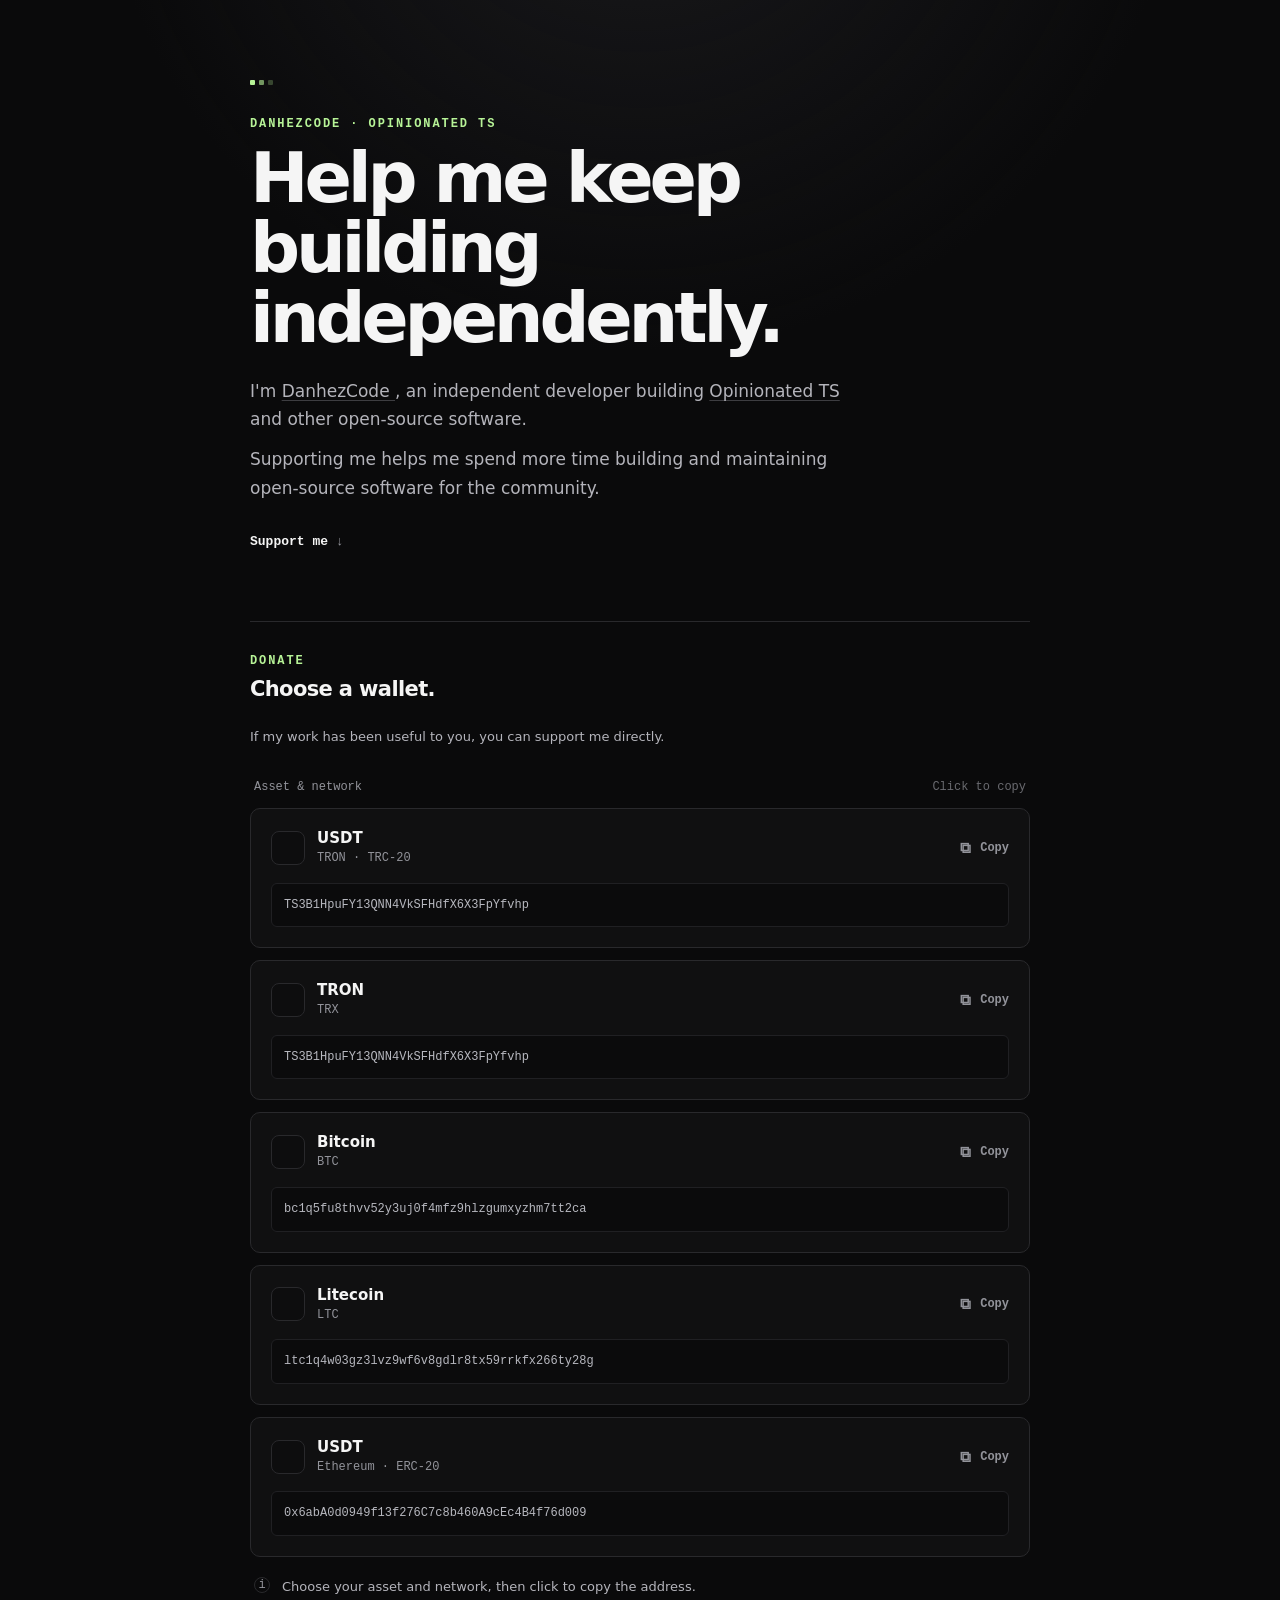
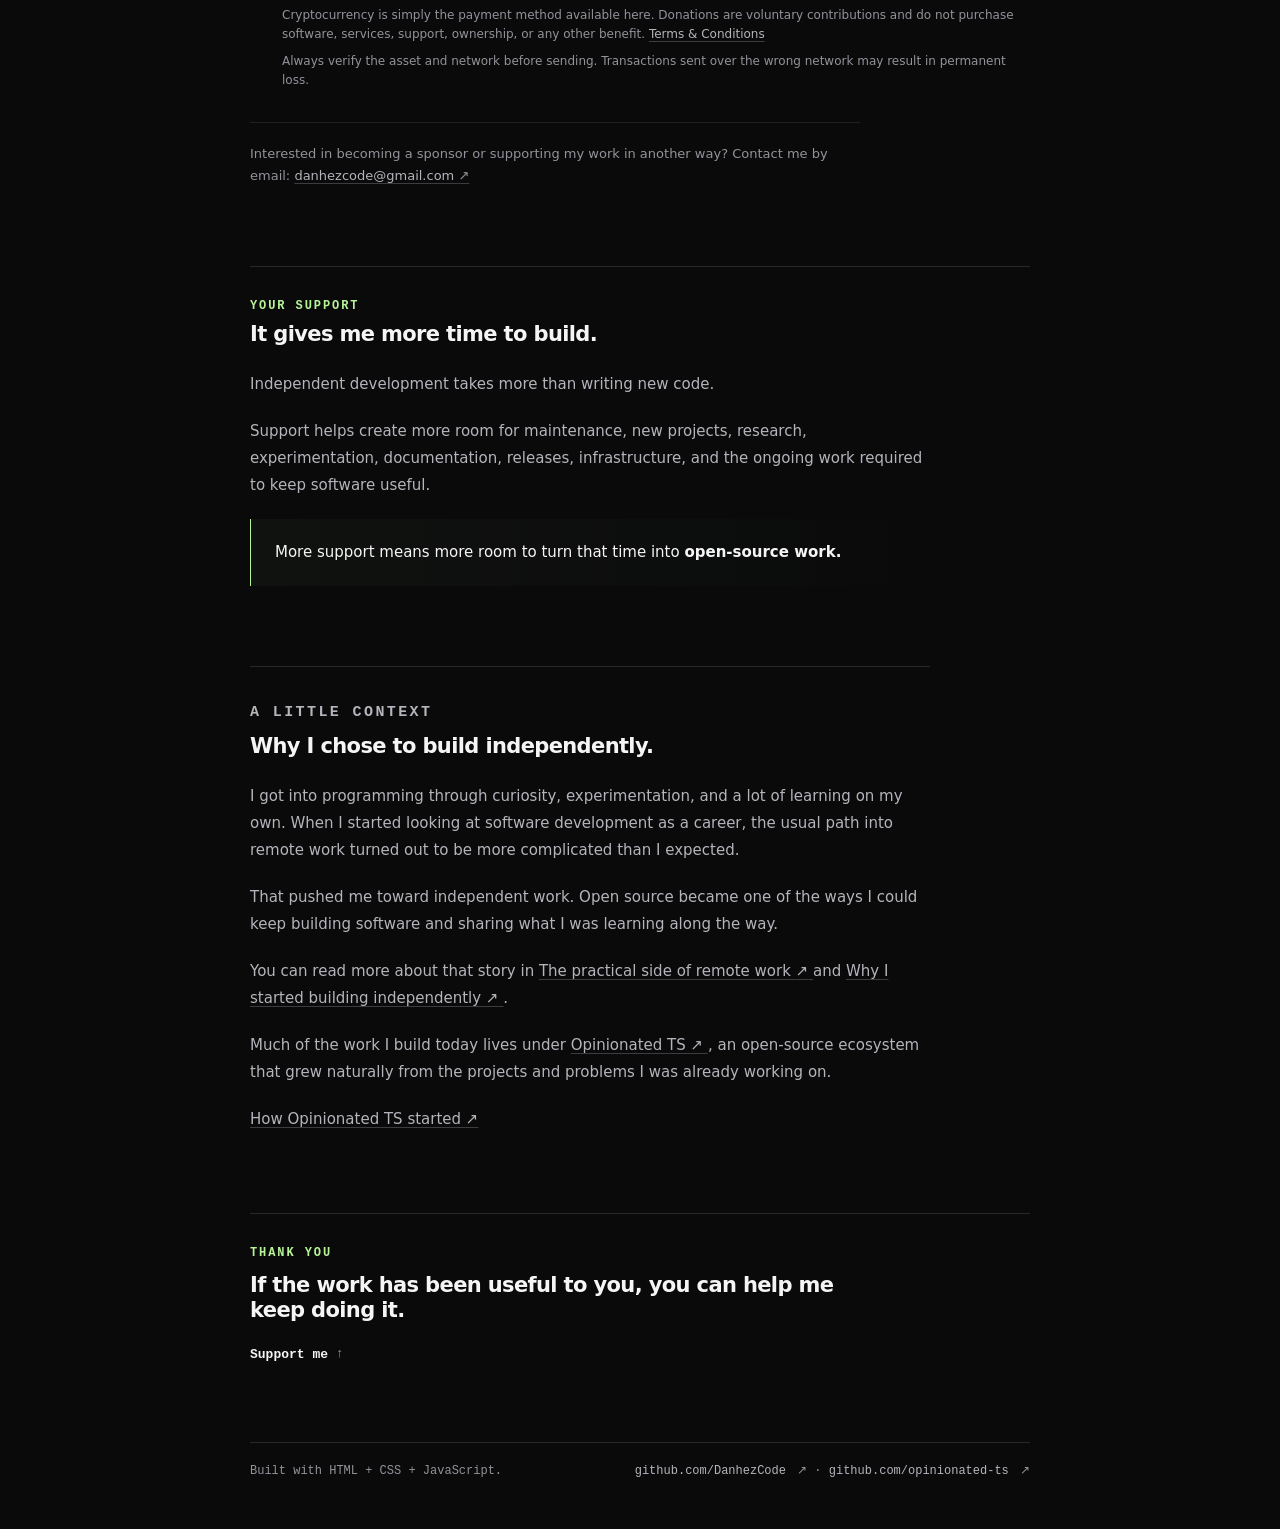
==== es/index.html @ 7ee1aae4 "feat(web): add English and Spanish translations with persistent language selection - add Spanish UI " ====
<!doctype html>

<html lang="es">

<head>
  <meta charset="utf-8" />
  <meta name="viewport" content="width=device-width, initial-scale=1" />

  <meta name="description"
    content="Apoya a DanhezCode y ayuda a sostener el desarrollo independiente de código abierto, incluido Opinionated TS." />

  <meta name="robots" content="index, follow" />
  <meta name="theme-color" content="#0a0a0b" />

  <meta property="og:type" content="website" />
  <meta property="og:title" content="Apoya a DanhezCode / Opinionated TS" />
  <meta property="og:description"
    content="Apoya a DanhezCode y ayuda a sostener el desarrollo independiente de código abierto, incluido Opinionated TS." />
  <meta property="og:url" content="https://danhezcode.github.io/donations/es/" />

  <link rel="icon" href="https://github.com/opinionated-ts.png" />

  <link rel="canonical" href="https://danhezcode.github.io/donations/es/" />
  <link rel="stylesheet" href="../style.css" />

  <title>Apoya a DanhezCode / Opinionated TS</title>
</head>

<body>
  <main class="page">

    <header class="hero">
      <div class="hero-mark" aria-hidden="true">
        <span></span>
        <span></span>
        <span></span>
      </div>

      <p class="eyebrow">
        <a class="identity-link" href="https://github.com/DanhezCode" target="_blank" rel="noopener noreferrer">
          DANHEZCODE
        </a>
        ·
        <a class="identity-link" href="https://github.com/opinionated-ts" target="_blank" rel="noopener noreferrer">
          OPINIONATED TS
        </a>
      </p>

      <div class="language-switcher" aria-label="Selector de idioma">
        <button class="lang-option" type="button" data-language-switch="en" aria-pressed="false">EN</button>
        <button class="lang-option active" type="button" data-language-switch="es" aria-pressed="true">ES</button>
      </div>

      <h1>Ayúdame a seguir construyendo de forma independiente.</h1>

      <p class="intro">
        Soy
        <a class="inline-link" href="https://github.com/DanhezCode" target="_blank" rel="noopener noreferrer">
          DanhezCode
        </a>,
        un desarrollador independiente creando
        <a class="inline-link" href="https://github.com/opinionated-ts" target="_blank" rel="noopener noreferrer">
          Opinionated TS
        </a>
        y otros proyectos de software libre.
      </p>

      <p class="intro">
        Tu apoyo me ayuda a dedicar más tiempo a construir y mantener software libre para la comunidad.
      </p>

      <a class="hero-action" href="#support-title">
        Apóyame
        <span aria-hidden="true">↓</span>
      </a>
    </header>

    <section class="support" aria-labelledby="support-title">
      <div class="section-heading">
        <p class="eyebrow">DONAR</p>

        <h2 id="support-title">Elige una billetera.</h2>
      </div>

      <div class="support-intro">
        <p>
          Si mi trabajo te ha sido útil, puedes apoyarme directamente.
        </p>
      </div>

      <div class="wallet-heading">
        <span>Activo y red</span>
        <span>Haz clic para copiar</span>
      </div>

      <div class="wallet-list">

        <button class="wallet" type="button" data-address="TS3B1HpuFY13QNN4VkSFHdfX6X3FpYfvhp"
          aria-label="Copiar dirección USDT TRC-20">
          <span class="wallet-header">
            <span class="wallet-asset">
              <span class="coin" aria-hidden="true">
                <img src="https://cdn.jsdelivr.net/gh/madenix/Crypto-logo-cdn@main/Logos/USDT.svg" alt="" />
              </span>

              <span class="wallet-info">
                <span class="wallet-title">USDT</span>
                <span class="wallet-network">TRON · TRC-20</span>
              </span>
            </span>

            <span class="wallet-action">
              <span class="copy-icon" aria-hidden="true">⧉</span>
              <span class="copy-label">Copiar</span>
            </span>
          </span>

          <span class="wallet-address">
            <code>TS3B1HpuFY13QNN4VkSFHdfX6X3FpYfvhp</code>
          </span>
        </button>

        <button class="wallet" type="button" data-address="TS3B1HpuFY13QNN4VkSFHdfX6X3FpYfvhp"
          aria-label="Copiar dirección TRON">
          <span class="wallet-header">
            <span class="wallet-asset">
              <span class="coin" aria-hidden="true">
                <img src="https://cdn.jsdelivr.net/gh/madenix/Crypto-logo-cdn@main/Logos/TRON.svg" alt="" />
              </span>

              <span class="wallet-info">
                <span class="wallet-title">TRON</span>
                <span class="wallet-network">TRX</span>
              </span>
            </span>

            <span class="wallet-action">
              <span class="copy-icon" aria-hidden="true">⧉</span>
              <span class="copy-label">Copiar</span>
            </span>
          </span>

          <span class="wallet-address">
            <code>TS3B1HpuFY13QNN4VkSFHdfX6X3FpYfvhp</code>
          </span>
        </button>

        <button class="wallet" type="button" data-address="bc1q5fu8thvv52y3uj0f4mfz9hlzgumxyzhm7tt2ca"
          aria-label="Copiar dirección de Bitcoin">
          <span class="wallet-header">
            <span class="wallet-asset">
              <span class="coin" aria-hidden="true">
                <img src="https://cdn.jsdelivr.net/gh/madenix/Crypto-logo-cdn@main/Logos/BTC.svg" alt="" />
              </span>

              <span class="wallet-info">
                <span class="wallet-title">Bitcoin</span>
                <span class="wallet-network">BTC</span>
              </span>
            </span>

            <span class="wallet-action">
              <span class="copy-icon" aria-hidden="true">⧉</span>
              <span class="copy-label">Copiar</span>
            </span>
          </span>

          <span class="wallet-address">
            <code>bc1q5fu8thvv52y3uj0f4mfz9hlzgumxyzhm7tt2ca</code>
          </span>
        </button>

        <button class="wallet" type="button" data-address="ltc1q4w03gz3lvz9wf6v8gdlr8tx59rrkfx266ty28g"
          aria-label="Copiar dirección de Litecoin">
          <span class="wallet-header">
            <span class="wallet-asset">
              <span class="coin" aria-hidden="true">
                <img src="https://cdn.jsdelivr.net/gh/madenix/Crypto-logo-cdn@main/Logos/LTC.svg" alt="" />
              </span>

              <span class="wallet-info">
                <span class="wallet-title">Litecoin</span>
                <span class="wallet-network">LTC</span>
              </span>
            </span>

            <span class="wallet-action">
              <span class="copy-icon" aria-hidden="true">⧉</span>
              <span class="copy-label">Copiar</span>
            </span>
          </span>

          <span class="wallet-address">
            <code>ltc1q4w03gz3lvz9wf6v8gdlr8tx59rrkfx266ty28g</code>
          </span>
        </button>

        <button class="wallet" type="button" data-address="0x6abA0d0949f13f276C7c8b460A9cEc4B4f76d009"
          aria-label="Copiar dirección USDT ERC-20">
          <span class="wallet-header">
            <span class="wallet-asset">
              <span class="coin" aria-hidden="true">
                <img src="https://cdn.jsdelivr.net/gh/madenix/Crypto-logo-cdn@main/Logos/USDT.svg" alt="" />
              </span>

              <span class="wallet-info">
                <span class="wallet-title">USDT</span>
                <span class="wallet-network">Ethereum · ERC-20</span>
              </span>
            </span>

            <span class="wallet-action">
              <span class="copy-icon" aria-hidden="true">⧉</span>
              <span class="copy-label">Copiar</span>
            </span>
          </span>

          <span class="wallet-address">
            <code>0x6abA0d0949f13f276C7c8b460A9cEc4B4f76d009</code>
          </span>
        </button>

      </div>

      <div class="support-note">
        <span class="note-icon" aria-hidden="true">i</span>

        <div class="support-note-content">
          <p class="copy-hint">
            Elige tu activo y red, y luego haz clic para copiar la dirección.
          </p>

          <p class="footnote">
            Las donaciones son contribuciones voluntarias y no compran software,
            servicios, soporte, propiedad ni ningún otro beneficio.
            <a class="text-link" href="../terms.html">
              Términos y condiciones
            </a>
          </p>

          <p class="footnote">
            Verifica siempre el activo y la red antes de enviar. Las transacciones
            enviadas a la red incorrecta pueden resultar en pérdida permanente.
          </p>
        </div>
      </div>

      <div class="support-sponsor">
        <p>
          ¿Te interesa convertirte en patrocinador o apoyar mi trabajo de otra forma?
          Contáctame por correo electrónico:
          <a class="inline-link external-link" href="mailto:danhezcode@gmail.com">
            danhezcode@gmail.com
            <span aria-hidden="true">↗</span>
          </a>
        </p>
      </div>
    </section>

    <section class="support-purpose" aria-labelledby="purpose-title">
      <div class="section-heading">
        <p class="eyebrow">TU APOYO</p>

        <h2 id="purpose-title">Me da más tiempo para crear.</h2>
      </div>

      <div class="purpose-grid">
        <p>
          El desarrollo independiente requiere más que escribir código nuevo.
        </p>

        <p>
          El apoyo ayuda a crear más espacio para mantenimiento, nuevos proyectos,
          investigación, experimentación, documentación, lanzamientos, infraestructura
          y el trabajo continuo necesario para mantener el software útil.
        </p>

        <p class="purpose-highlight">
          Más apoyo significa más tiempo para convertir ese esfuerzo en
          <strong>trabajo de código abierto.</strong>
        </p>
      </div>
    </section>

    <section class="closing" aria-labelledby="closing-title">
      <div class="section-heading">
        <p class="eyebrow">UN POCO DE CONTEXTO</p>

        <h2 id="closing-title">
          Por qué elegí trabajar de forma independiente.
        </h2>
      </div>

      <p>
        Entré en la programación por curiosidad, experimentación y mucho aprendizaje
        por mi cuenta. Cuando empecé a considerar el desarrollo de software como carrera,
        el camino habitual hacia el trabajo remoto resultó ser más complicado de lo que esperaba.
      </p>

      <p>
        Eso me empujó hacia el trabajo independiente. El código abierto se convirtió en una
        de las formas en que podía seguir construyendo software y compartiendo lo que estaba aprendiendo.
      </p>

      <p>
        Puedes leer más sobre esa historia en
        <a class="text-link" href="https://github.com/DanhezCode/DanhezCode/issues/9" target="_blank"
          rel="noopener noreferrer">
          The practical side of remote work
          <span aria-hidden="true">↗</span>
        </a>
        y
        <a class="text-link" href="https://github.com/DanhezCode/DanhezCode/issues/10" target="_blank"
          rel="noopener noreferrer">
          Why I started building independently
          <span aria-hidden="true">↗</span>
        </a>.
      </p>

      <p>
        Mucho del trabajo que construyo hoy vive bajo
        <a class="text-link" href="https://github.com/opinionated-ts" target="_blank" rel="noopener noreferrer">
          Opinionated TS
          <span aria-hidden="true">↗</span>
        </a>,
        un ecosistema de código abierto que creció de forma natural a partir de los proyectos y
        los problemas en los que ya estaba trabajando.
      </p>

      <p>
        <a class="text-link" href="https://github.com/DanhezCode/DanhezCode/issues/11" target="_blank"
          rel="noopener noreferrer">
          How Opinionated TS started
          <span aria-hidden="true">↗</span>
        </a>
      </p>
    </section>

    <section class="final-action" aria-label="Apoyo">
      <p class="eyebrow">GRACIAS</p>

      <h2>
        Si mi trabajo te ha sido útil, puedes ayudarme a seguir haciéndolo.
      </h2>

      <a class="hero-action" href="#support-title">
        Apóyame
        <span aria-hidden="true">↑</span>
      </a>
    </section>

    <footer>
      <span>
        <a href="https://github.com/DanhezCode" target="_blank" rel="noopener noreferrer">
          github.com/DanhezCode
          <span aria-hidden="true">↗</span>
        </a>

        ·

        <a href="https://github.com/opinionated-ts" target="_blank" rel="noopener noreferrer">
          github.com/opinionated-ts
          <span aria-hidden="true">↗</span>
        </a>
      </span>
    </footer>

  </main>

  <script src="../lang.js"></script>
  <script src="../script.js"></script>
</body>

</html>
---- style.css ----
:root {
  color-scheme: dark;

  /* Typography */
  --font-sans:
    Inter,
    ui-sans-serif,
    system-ui,
    -apple-system,
    BlinkMacSystemFont,
    "Segoe UI",
    sans-serif;

  --font-mono:
    ui-monospace,
    SFMono-Regular,
    Menlo,
    Monaco,
    Consolas,
    monospace;

  --text-xs: 0.75rem;
  --text-sm: 0.8125rem;
  --text-md: 0.9375rem;
  --text-lg: 1.0625rem;
  --text-xl: 1.3125rem;

  --text-display-sm: clamp(2.5rem, 8vw, 4.375rem);

  --line-tight: 1;
  --line-heading: 1.2;
  --line-body: 1.65;
  --line-relaxed: 1.8;

  --weight-medium: 500;
  --weight-semibold: 600;

  --tracking-tight: -0.03em;
  --tracking-display: -0.06em;
  --tracking-label: 0.16em;

  /* Spacing */
  --space-1: 0.25rem;
  --space-2: 0.5rem;
  --space-3: 0.75rem;
  --space-4: 1rem;
  --space-5: 1.25rem;
  --space-6: 1.5rem;
  --space-8: 2rem;
  --space-10: 2.5rem;
  --space-12: 3rem;
  --space-14: 3.5rem;
  --space-16: 4rem;
  --space-18: 4.5rem;
  --space-20: 5rem;

  /* Layout */
  --content-gutter: 1.25rem;
  --page-padding-top: 5rem;
  --page-padding-bottom: 3rem;
  --max-width: 48.75rem;

  /* Components */
  --coin-size: 2.125rem;
  --coin-icon-size: 1.0625rem;
  --note-icon-size: 1rem;

  --radius-sm: 0.375rem;
  --radius-md: 0.5rem;
  --radius-lg: 0.625rem;

  /* Colors */
  --bg: #0a0a0b;

  --surface: #101011;
  --surface-hover: #151517;
  --surface-active: #19191b;

  --border: #29292c;
  --border-hover: #3d3d41;
  --border-focus: #57575c;
  --border-subtle: #202023;

  --text: #f5f5f5;
  --muted: #b4b4bb;
  --subtle: #92939a;

  --address: #b7b8bf;
  --address-hover: #d0d0d5;

  --accent: #b7f397;

  /* Motion */
  --duration-fast: 140ms;
  --ease-standard: ease;
}

/* Base */

*,
*::before,
*::after {
  box-sizing: border-box;
}

html {
  background: var(--bg);
  font-family: var(--font-sans);
  scroll-behavior: smooth;
}

body {
  margin: 0;

  color: var(--text);
  background:
    radial-gradient(circle at 50% -12rem,
      #19191c 0,
      transparent 34rem),
    var(--bg);

  font-family: var(--font-sans);
  -webkit-font-smoothing: antialiased;
  text-rendering: optimizeLegibility;
}

button,
a {
  font: inherit;
}

button {
  -webkit-tap-highlight-color: transparent;
  touch-action: manipulation;
}

a {
  color: inherit;
}

h1,
h2,
p {
  margin-top: 0;
}

/* Layout */

.page {
  width: min(calc(100% - (var(--content-gutter) * 2)),
      var(--max-width));

  min-height: 100vh;
  margin: 0 auto;

  padding:
    var(--page-padding-top) 0 var(--page-padding-bottom);
}

section {
  scroll-margin-top: var(--space-8);
}

/* Shared links */

.inline-link,
.text-link {
  color: var(--muted);
  text-decoration: underline;
  text-decoration-color: var(--border-hover);
  text-decoration-thickness: 1px;
  text-underline-offset: 0.1875rem;

  transition:
    color var(--duration-fast) var(--ease-standard),
    text-decoration-color var(--duration-fast) var(--ease-standard);
}

.inline-link:hover,
.text-link:hover {
  color: var(--text);
  text-decoration-color: var(--text);
}

/* External links */

.external-link span {
  color: var(--subtle);
  text-decoration: none;

  transition: color var(--duration-fast) var(--ease-standard);
}

.external-link:hover span {
  color: var(--accent);
}

.inline-link:focus-visible,
.text-link:focus-visible,
.identity-link:focus-visible,
.hero-action:focus-visible,
footer a:focus-visible {
  outline: 2px solid var(--accent);
  outline-offset: 0.1875rem;
  border-radius: var(--radius-sm);
}

/* Identity */

.identity-link {
  color: inherit;
  text-decoration: none;

  transition:
    color var(--duration-fast) var(--ease-standard);
}

.identity-link:hover {
  color: var(--text);
}

/* Hero */

.hero {
  max-width: 41.875rem;
  padding-bottom: var(--space-18);
}

.hero-mark {
  display: flex;
  gap: var(--space-1);

  width: fit-content;
  margin-bottom: var(--space-8);
}

.hero-mark span {
  width: 0.3125rem;
  height: 0.3125rem;

  border-radius: 0.0625rem;
  background: var(--accent);
}

.hero-mark span:nth-child(2) {
  opacity: 0.6;
}

.hero-mark span:nth-child(3) {
  opacity: 0.25;
}

.eyebrow {
  margin: 0 0 var(--space-3);

  color: var(--accent);

  font:
    var(--weight-semibold) var(--text-xs) / 1.2 var(--font-mono);

  letter-spacing: var(--tracking-label);
}

h1 {
  max-width: 40rem;
  margin-bottom: var(--space-6);

  font-size: var(--text-display-sm);
  font-weight: var(--weight-semibold);
  line-height: var(--line-tight);
  letter-spacing: var(--tracking-display);
}

.intro {
  max-width: 36.875rem;
  margin: 0;

  color: var(--muted);

  font-size: var(--text-lg);
  line-height: var(--line-body);
}

.intro+.intro {
  margin-top: var(--space-3);
}

.hero-action {
  display: inline-flex;
  align-items: center;
  gap: var(--space-2);

  margin-top: var(--space-8);

  color: var(--text);

  font:
    var(--weight-semibold) var(--text-sm) / 1.2 var(--font-mono);

  text-decoration: none;

  transition:
    color var(--duration-fast) var(--ease-standard);
}

.hero-action span {
  color: var(--subtle);

  transition:
    color var(--duration-fast) var(--ease-standard),
    transform var(--duration-fast) var(--ease-standard);
}

.language-switcher {
  display: inline-flex;
  align-items: center;
  margin-top: var(--space-5);
  margin-bottom: var(--space-4);
  border: 1px solid var(--border);
  border-radius: var(--radius-md);
  background: var(--surface);
  overflow: hidden;
}

.lang-option {
  appearance: none;
  border: 0;
  border-right: 1px solid var(--border);
  padding: 0.5rem 0.75rem;
  color: var(--muted);
  background: transparent;
  cursor: pointer;
  font: var(--weight-semibold) var(--text-xs) / 1 var(--font-mono);
  letter-spacing: 0.08em;
  transition:
    color var(--duration-fast) var(--ease-standard),
    background-color var(--duration-fast) var(--ease-standard);
}

.lang-option:last-child {
  border-right: 0;
}

.lang-option:hover {
  color: var(--text);
}

.lang-option.active {
  color: var(--text);
  background: var(--surface-active);
}

.lang-option:focus-visible {
  outline: 2px solid var(--accent);
  outline-offset: -2px;
}

.hero-action:hover {
  color: var(--accent);
}

.hero-action:hover span {
  color: var(--accent);
  transform: translateY(0.125rem);
}

/* Shared sections */

.support,
.support-purpose,
.terms {
  border-top: 1px solid var(--border);
  padding-top: var(--space-8);
}

.support-purpose {
  margin-top: var(--space-20);
}

.section-heading {
  margin-bottom: var(--space-6);
}

.section-heading .eyebrow {
  margin-bottom: var(--space-2);
}

h2 {
  margin: 0;

  font-size: var(--text-xl);
  font-weight: var(--weight-semibold);
  line-height: var(--line-heading);
  letter-spacing: var(--tracking-tight);
}

/* Support intro */

.support-intro {
  max-width: 38.125rem;
  margin-bottom: var(--space-8);
}

.support-intro p {
  margin: 0;

  color: var(--muted);

  font-size: var(--text-sm);
  line-height: var(--line-body);
}

/* Wallet heading */

.wallet-heading {
  display: flex;
  align-items: center;
  justify-content: space-between;

  gap: var(--space-4);

  margin-bottom: var(--space-3);
  padding: 0 var(--space-1);

  color: var(--subtle);

  font:
    var(--weight-medium) var(--text-xs) / 1.4 var(--font-mono);
}

.wallet-heading span:last-child {
  opacity: 0.7;
}

/* Wallets */

.wallet-list {
  display: grid;
  gap: var(--space-3);
}

.wallet {
  width: 100%;
  padding: var(--space-5);

  border: 1px solid var(--border);
  border-radius: var(--radius-lg);

  color: var(--text);
  text-align: left;

  background: var(--surface);

  cursor: pointer;
  appearance: none;

  transition:
    border-color var(--duration-fast) var(--ease-standard),
    background-color var(--duration-fast) var(--ease-standard),
    transform var(--duration-fast) var(--ease-standard);
}

.wallet:hover {
  border-color: var(--border-hover);
  background: var(--surface-hover);
}

.wallet:active {
  transform: translateY(0.0625rem);
  background: var(--surface-active);
}

.wallet:focus-visible {
  outline: 2px solid var(--accent);
  outline-offset: 0.1875rem;
}

.wallet.copied {
  border-color: var(--border-focus);
  background: var(--surface-active);
}

.wallet-header {
  display: flex;
  align-items: center;
  justify-content: space-between;

  gap: var(--space-6);
  margin-bottom: var(--space-4);
}

.wallet-asset {
  display: flex;
  align-items: center;

  min-width: 0;
  gap: var(--space-3);
}

.coin {
  display: grid;
  flex: 0 0 auto;

  width: var(--coin-size);
  height: var(--coin-size);

  place-items: center;

  border: 1px solid var(--border);
  border-radius: var(--radius-md);

  background: #0d0d0e;
}

.coin img {
  display: block;

  width: var(--coin-icon-size);
  height: var(--coin-icon-size);
}

.wallet-info {
  display: grid;

  min-width: 0;
  gap: var(--space-1);
}

.wallet-title {
  font-size: var(--text-md);
  font-weight: var(--weight-semibold);
  line-height: var(--line-heading);
}

.wallet-network {
  color: var(--subtle);

  font:
    var(--weight-medium) var(--text-xs) / 1.3 var(--font-mono);

  white-space: nowrap;
}

.wallet-action {
  display: flex;
  flex: 0 0 auto;
  align-items: center;

  gap: var(--space-2);

  color: var(--subtle);

  font:
    var(--weight-semibold) var(--text-xs) / 1 var(--font-mono);

  white-space: nowrap;

  transition:
    color var(--duration-fast) var(--ease-standard);
}

.copy-icon {
  display: inline-grid;

  width: 0.875rem;
  height: 0.875rem;

  place-items: center;

  font-family: var(--font-sans);
  font-size: 0.9375rem;
  line-height: 1;
}

.wallet:hover .wallet-action,
.wallet.copied .wallet-action {
  color: var(--accent);
}

.wallet-address {
  display: block;
  min-width: 0;
}

.wallet-address code {
  display: block;

  width: 100%;
  padding: var(--space-3);

  border: 1px solid var(--border-subtle);
  border-radius: var(--radius-sm);

  color: var(--address);
  background: #0b0b0c;

  font:
    var(--weight-medium) var(--text-xs) / 1.55 var(--font-mono);

  overflow-wrap: anywhere;
  word-break: break-word;

  transition:
    color var(--duration-fast) var(--ease-standard);
}

.wallet:hover .wallet-address code {
  color: var(--address-hover);
}

.wallet.copied .wallet-address code {
  color: var(--text);
}

/* Support note */

.support-note {
  display: flex;
  align-items: flex-start;

  gap: var(--space-3);

  margin-top: var(--space-5);
  padding: 0 var(--space-1);
}

.note-icon {
  display: grid;
  flex: 0 0 auto;

  width: var(--note-icon-size);
  height: var(--note-icon-size);

  place-items: center;

  border: 1px solid var(--border);
  border-radius: 50%;

  color: var(--subtle);

  font:
    var(--weight-medium) var(--text-xs) / 1 var(--font-mono);
}

.support-note-content {
  min-width: 0;
}

.copy-hint,
.footnote {
  margin: 0;

  line-height: 1.6;
}

.copy-hint {
  color: var(--muted);
  font-size: var(--text-sm);
}

.footnote {
  margin-top: var(--space-2);

  color: var(--subtle);
  font-size: var(--text-xs);
}

/* Additional support */

.support-sponsor {
  max-width: 38.125rem;

  margin-top: var(--space-8);
  padding-top: var(--space-5);

  border-top: 1px solid var(--border-subtle);
}

.support-sponsor p {
  margin: 0;

  color: var(--subtle);

  font-size: var(--text-sm);
  line-height: var(--line-body);
}

.support-sponsor .inline-link {
  white-space: nowrap;
}

/* Purpose */

.purpose-grid {
  display: grid;
  gap: var(--space-5);

  max-width: 42.5rem;
}

.purpose-grid p {
  margin: 0;

  color: var(--muted);

  font-size: var(--text-md);
  line-height: var(--line-relaxed);
}

.purpose-grid .purpose-highlight {
  padding:
    var(--space-5) var(--space-6);

  border-left: 1px solid var(--accent);

  color: var(--text);

  background:
    linear-gradient(90deg,
      rgb(183 243 151 / 3.5%),
      transparent);
}

.purpose-highlight strong {
  font-weight: var(--weight-semibold);
}

/* Closing */

.closing {
  max-width: 42.5rem;

  margin-top: var(--space-20);
  padding-top: var(--space-8);

  border-top: 1px solid var(--border);
}

.closing p {
  margin: 0 0 var(--space-5);

  color: var(--muted);

  font-size: var(--text-md);
  line-height: var(--line-relaxed);
}

.closing p:last-child {
  margin-bottom: 0;
}

/* Final action */

.final-action {
  margin-top: var(--space-20);
  padding-top: var(--space-8);

  border-top: 1px solid var(--border);
}

.final-action h2 {
  max-width: 39rem;
}

.final-action .hero-action {
  margin-top: var(--space-6);
}

.final-action .hero-action span {
  transform: translateY(-0.0625rem);
}

.final-action .hero-action:hover span {
  transform: translateY(-0.125rem);
}

/* Terms */

.terms-content {
  max-width: 43.125rem;
}

.terms-content p {
  margin: 0 0 var(--space-6);

  color: var(--muted);

  font-size: var(--text-md);
  line-height: var(--line-relaxed);
}

.terms-content p:last-child {
  margin-bottom: 0;
}

.back-link {
  margin: var(--space-10) 0 0;
}

/* Footer */

footer {
  display: flex;
  align-items: center;
  justify-content: space-between;

  gap: var(--space-5);

  margin-top: var(--space-20);
  padding-top: var(--space-5);

  border-top: 1px solid var(--border);

  color: var(--subtle);

  font:
    var(--weight-medium) var(--text-xs) / 1.4 var(--font-mono);
}

footer a {
  color: var(--muted);
  text-decoration: none;

  transition:
    color var(--duration-fast) var(--ease-standard);
}

footer a:hover {
  color: var(--text);
}

footer a span {
  margin-left: var(--space-1);
  color: var(--subtle);

  transition:
    color var(--duration-fast) var(--ease-standard);
}

footer a:hover span {
  color: var(--accent);
}

/* Responsive */

@media (max-width: 37.5rem) {
  :root {
    --content-gutter: 0.875rem;
    --page-padding-top: 3.5rem;

    --text-display-sm: clamp(2.5rem, 13vw, 3.625rem);
  }

  .hero {
    padding-bottom: var(--space-14);
  }

  .hero-mark {
    margin-bottom: var(--space-6);
  }

  .intro {
    font-size: var(--text-md);
  }

  .hero-action {
    margin-top: var(--space-6);
  }

  .support-purpose,
  .closing,
  .final-action {
    margin-top: var(--space-16);
  }

  .support-intro {
    margin-bottom: var(--space-6);
  }

  .support-sponsor {
    margin-top: var(--space-6);
    padding-top: var(--space-4);
  }

  .wallet {
    padding: var(--space-4);
  }

  .wallet-header {
    align-items: flex-start;
  }

  .wallet-action {
    padding-top: var(--space-1);
  }

  .wallet-address code {
    font-size: var(--text-xs);
  }

  .purpose-grid {
    gap: var(--space-4);
  }

  footer {
    align-items: flex-start;
    flex-direction: column;

    gap: var(--space-3);
    margin-top: var(--space-16);
  }
}

@media (prefers-reduced-motion: reduce) {
  html {
    scroll-behavior: auto;
  }

  .wallet,
  .wallet-action,
  .wallet-address code,
  .hero-action,
  .hero-action span,
  .identity-link,
  .inline-link,
  .text-link,
  footer a,
  footer a span {
    transition: none;
  }
}
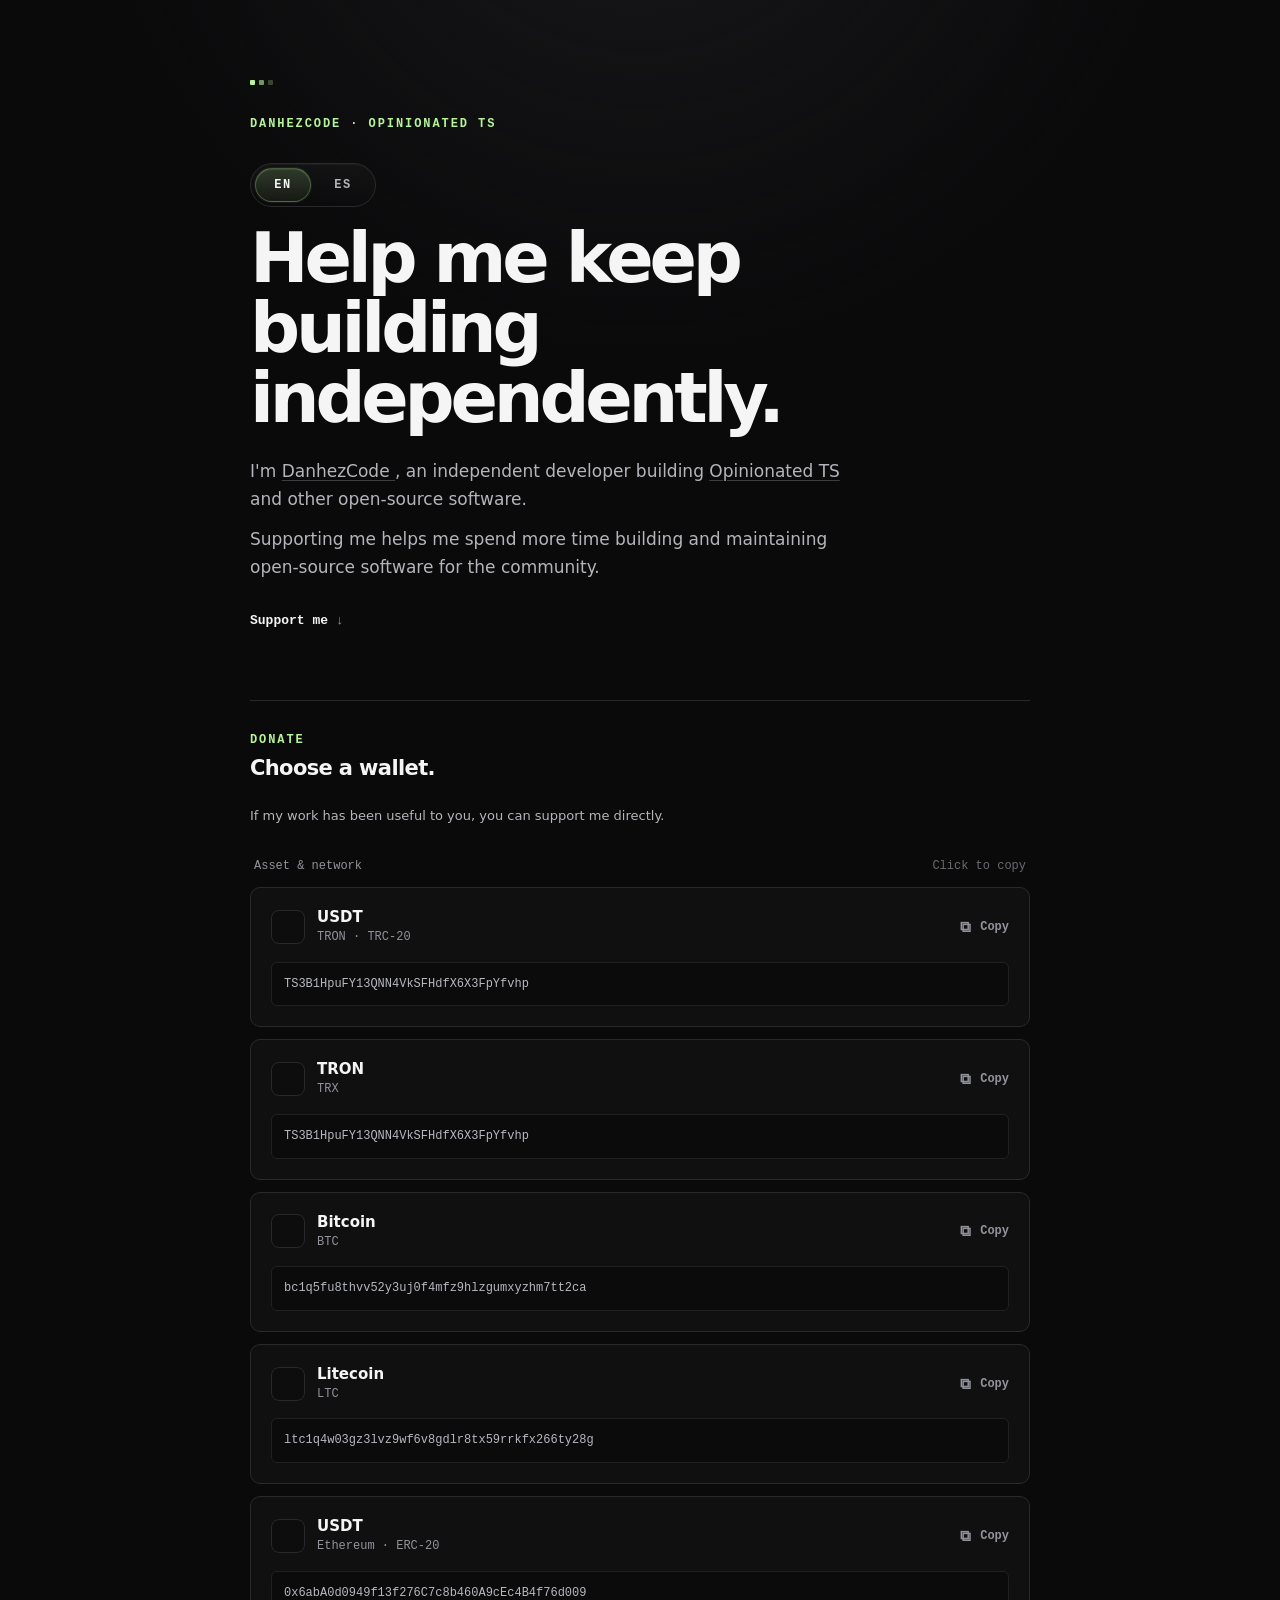
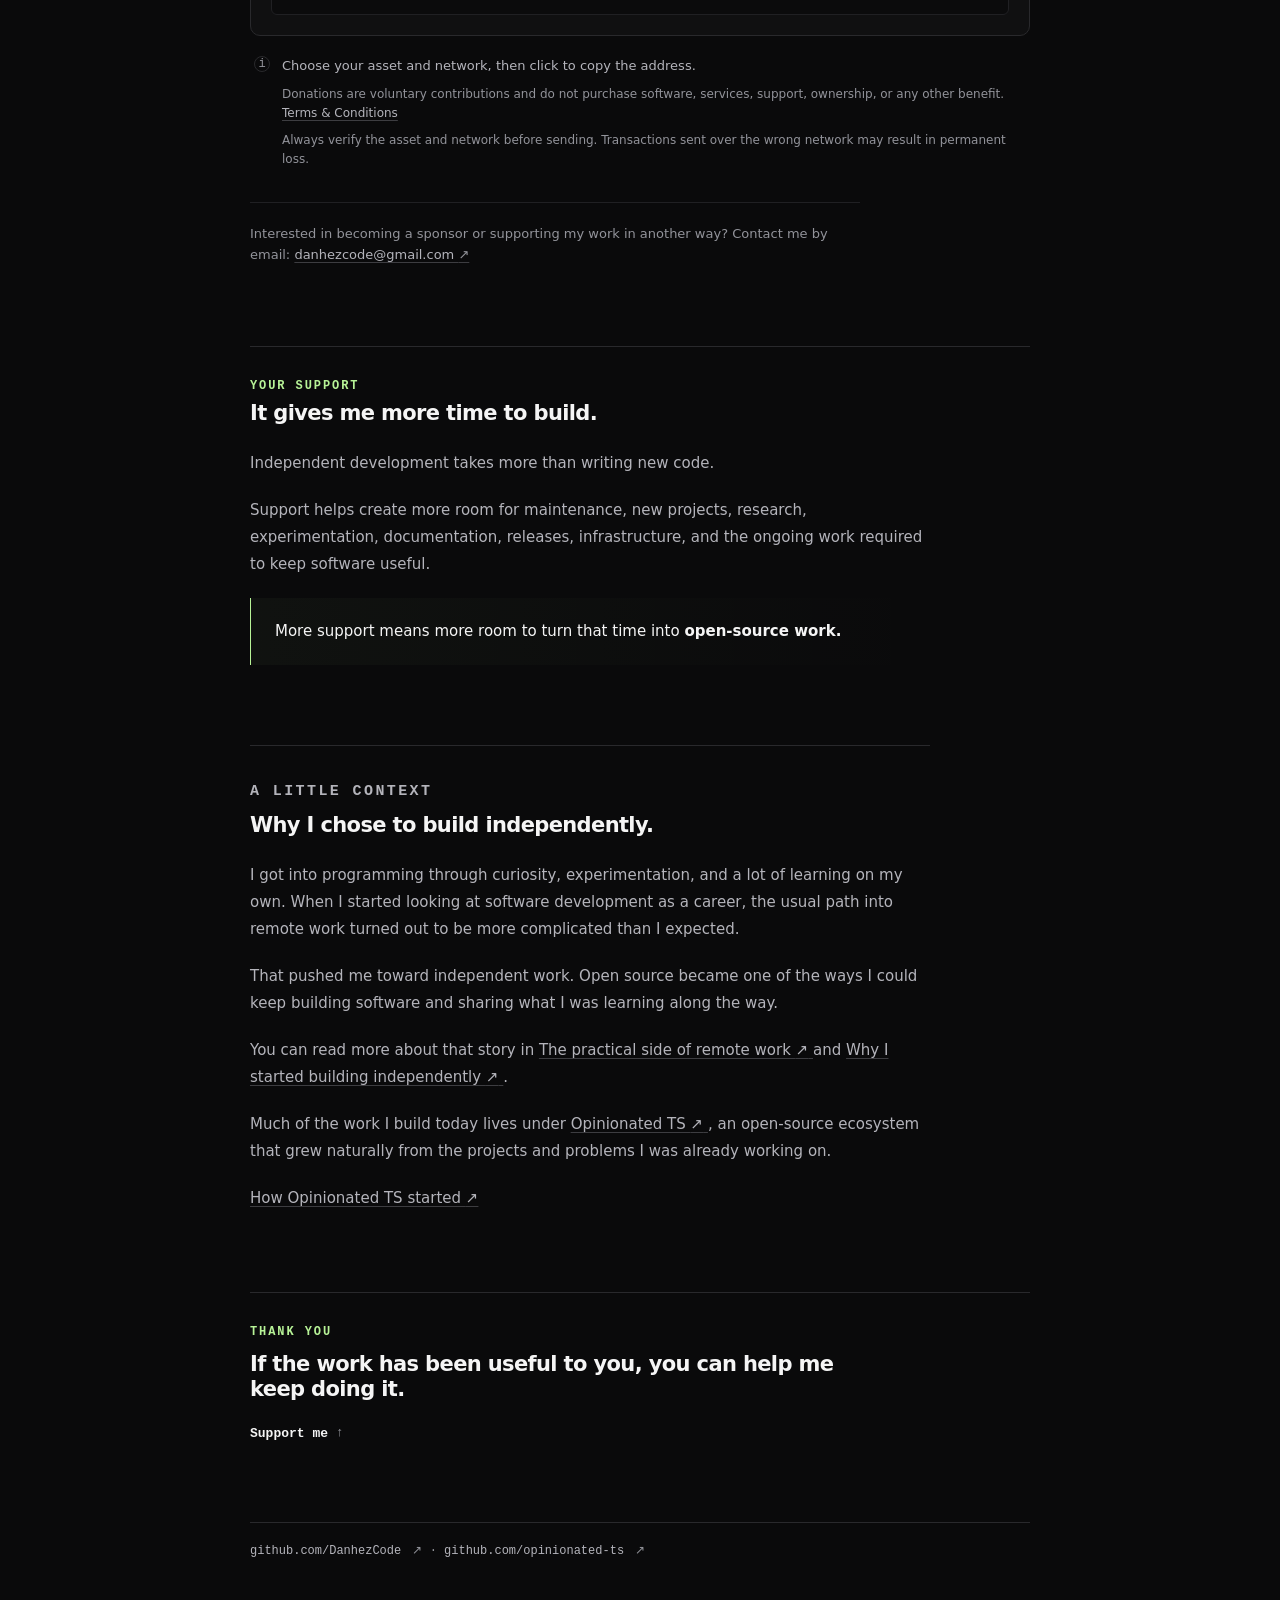
==== commit 6102d53b: "docs(web): add language alternates" ====
--- a/es/index.html
+++ b/es/index.html
@@ -19,6 +19,10 @@
   <meta property="og:url" content="https://danhezcode.github.io/donations/es/" />
 
   <link rel="icon" href="https://github.com/opinionated-ts.png" />
+
+  <link rel="alternate" hreflang="en" href="https://danhezcode.github.io/donations/" />
+  <link rel="alternate" hreflang="es" href="https://danhezcode.github.io/donations/es/" />
+  <link rel="alternate" hreflang="x-default" href="https://danhezcode.github.io/donations/" />
 
   <link rel="canonical" href="https://danhezcode.github.io/donations/es/" />
   <link rel="stylesheet" href="../style.css" />
--- a/style.css
+++ b/style.css
@@ -314,45 +314,56 @@
 .language-switcher {
   display: inline-flex;
   align-items: center;
+  gap: 0.25rem;
   margin-top: var(--space-5);
   margin-bottom: var(--space-4);
+  padding: 0.25rem;
   border: 1px solid var(--border);
-  border-radius: var(--radius-md);
-  background: var(--surface);
-  overflow: hidden;
+  border-radius: 999px;
+  background:
+    linear-gradient(180deg, rgba(255, 255, 255, 0.03), rgba(255, 255, 255, 0));
+  box-shadow: inset 0 1px 0 rgba(255, 255, 255, 0.04);
 }
 
 .lang-option {
   appearance: none;
-  border: 0;
-  border-right: 1px solid var(--border);
-  padding: 0.5rem 0.75rem;
+  border: 1px solid transparent;
+  border-radius: 999px;
+  min-width: 3.5rem;
+  padding: 0.6rem 0.9rem;
   color: var(--muted);
   background: transparent;
   cursor: pointer;
   font: var(--weight-semibold) var(--text-xs) / 1 var(--font-mono);
-  letter-spacing: 0.08em;
+  letter-spacing: 0.12em;
   transition:
     color var(--duration-fast) var(--ease-standard),
-    background-color var(--duration-fast) var(--ease-standard);
-}
-
-.lang-option:last-child {
-  border-right: 0;
+    background-color var(--duration-fast) var(--ease-standard),
+    border-color var(--duration-fast) var(--ease-standard),
+    transform var(--duration-fast) var(--ease-standard),
+    box-shadow var(--duration-fast) var(--ease-standard);
 }
 
 .lang-option:hover {
   color: var(--text);
+  transform: translateY(-1px);
 }
 
 .lang-option.active {
   color: var(--text);
-  background: var(--surface-active);
+  background:
+    linear-gradient(180deg, rgba(183, 243, 151, 0.18), rgba(183, 243, 151, 0.06));
+  border-color: rgba(183, 243, 151, 0.28);
+  box-shadow:
+    inset 0 1px 0 rgba(255, 255, 255, 0.08),
+    0 0 0 1px rgba(183, 243, 151, 0.06);
 }
 
 .lang-option:focus-visible {
-  outline: 2px solid var(--accent);
-  outline-offset: -2px;
+  outline: none;
+  box-shadow:
+    0 0 0 2px rgba(183, 243, 151, 0.42),
+    0 0 0 5px rgba(183, 243, 151, 0.12);
 }
 
 .hero-action:hover {
